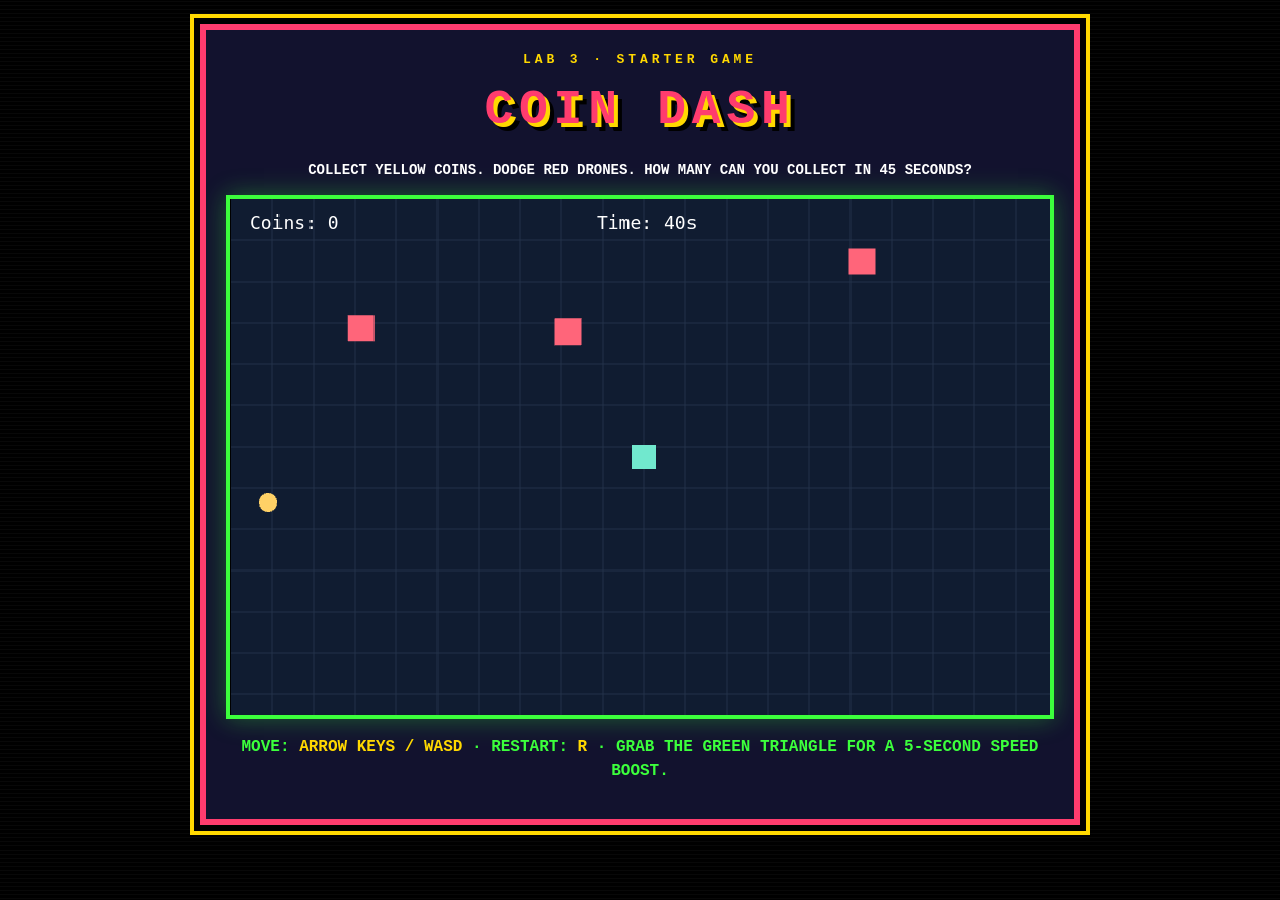
==== index.html @ 697a12ac "Add speed boost power-up Green triangle pickup spawns every 10s (lasts 7s); collecting it multiplies" ====
<!doctype html>
<html lang="en">
<head>
<meta charset="utf-8"><meta name="viewport" content="width=device-width,initial-scale=1">
<title>Coin Dash — Lab 3 starter</title>
<link rel="stylesheet" href="style.css">
</head>
<body>
<main>
  <header><p>LAB 3 · STARTER GAME</p><h1>Coin Dash</h1>
  <p>Collect yellow coins. Dodge red drones. How many can you collect in 45 seconds?</p></header>
  <div id="game" aria-label="Coin Dash game. Move with arrow keys or WASD."></div>
  <p>Move: <strong>arrow keys / WASD</strong> · Restart: <strong>R</strong> · Grab the green triangle for a 5-second speed boost.</p>
</main>
<script src="vendor/phaser-3.90.0.min.js"></script>
<script src="settings.js"></script><script src="game.js"></script>
</body>
</html>
---- style.css ----
* { box-sizing: border-box; }
body { margin: 0; background: #000 repeating-linear-gradient(0deg, #0000 0 3px, #ffffff08 3px 4px);
  color: #3cff3c; font: bold 16px/1.5 "Courier New", Courier, monospace; text-transform: uppercase; }
main { max-width: 880px; margin: 24px auto; padding: 20px; background: #12122e;
  border: 6px solid #ff3c6e; box-shadow: 0 0 0 6px #000, 0 0 0 10px #ffd800; text-align: center; }
header > p:first-child { color: #ffd800; font-size: 13px; letter-spacing: .3em; margin: 0 0 4px; }
h1 { margin: 0; font-size: 48px; letter-spacing: .12em; color: #ff3c6e; text-shadow: 4px 4px 0 #ffd800, 8px 8px 0 #000; }
header > p:last-child { color: #fff; font-size: 14px; }
#game { border: 4px solid #3cff3c; box-shadow: 0 0 24px #3cff3c55, inset 0 0 0 4px #000; background: #000; overflow: hidden; }
canvas { display: block; image-rendering: pixelated; }
strong { color: #ffd800; }
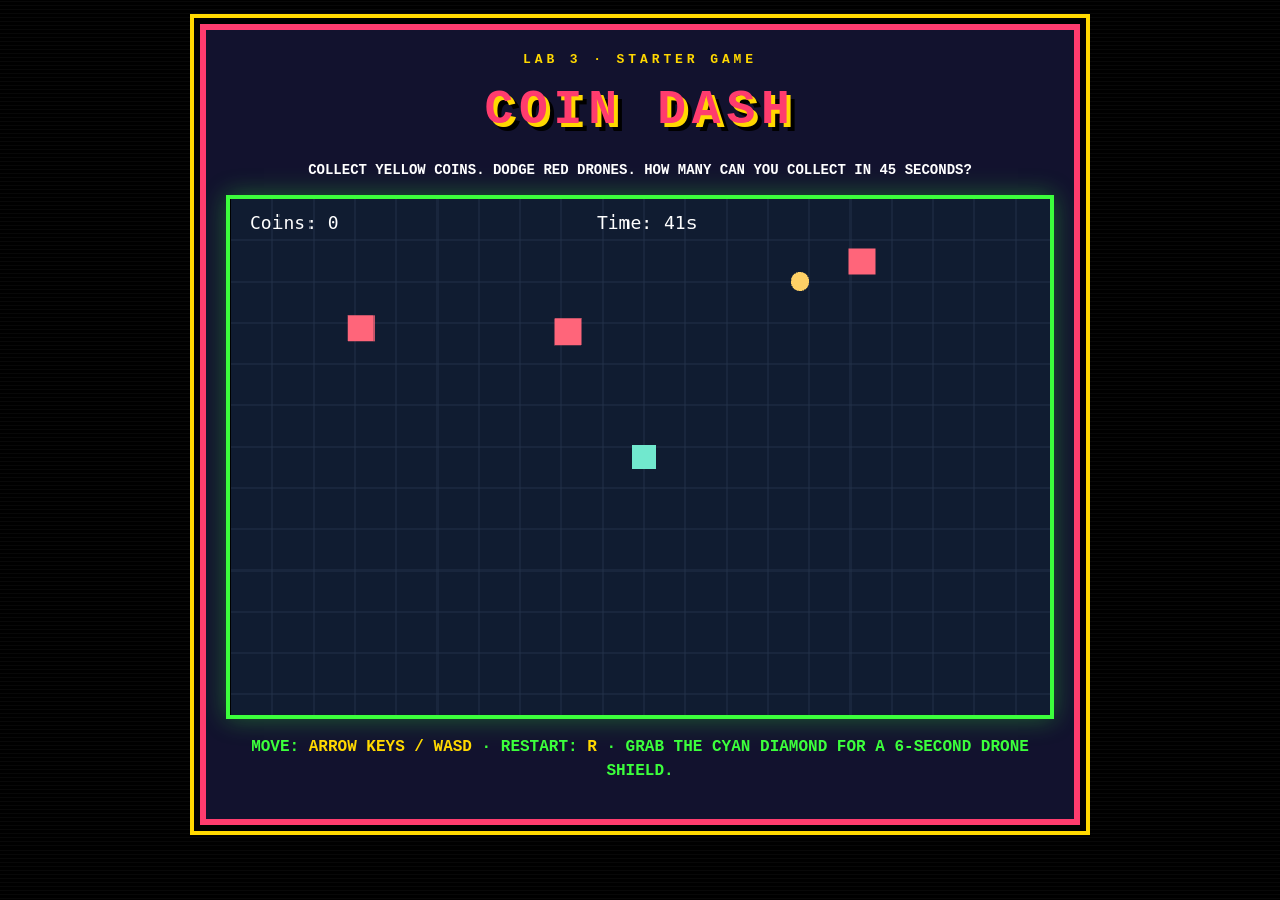
==== commit 5b849497: "Merge feature/shield (#2)" ====
--- a/index.html
+++ b/index.html
@@ -10,7 +10,7 @@
   <header><p>LAB 3 · STARTER GAME</p><h1>Coin Dash</h1>
   <p>Collect yellow coins. Dodge red drones. How many can you collect in 45 seconds?</p></header>
   <div id="game" aria-label="Coin Dash game. Move with arrow keys or WASD."></div>
-  <p>Move: <strong>arrow keys / WASD</strong> · Restart: <strong>R</strong> · Grab the green triangle for a 5-second speed boost.</p>
+  <p>Move: <strong>arrow keys / WASD</strong> · Restart: <strong>R</strong> · Grab the cyan diamond for a 6-second drone shield.</p>
 </main>
 <script src="vendor/phaser-3.90.0.min.js"></script>
 <script src="settings.js"></script><script src="game.js"></script>
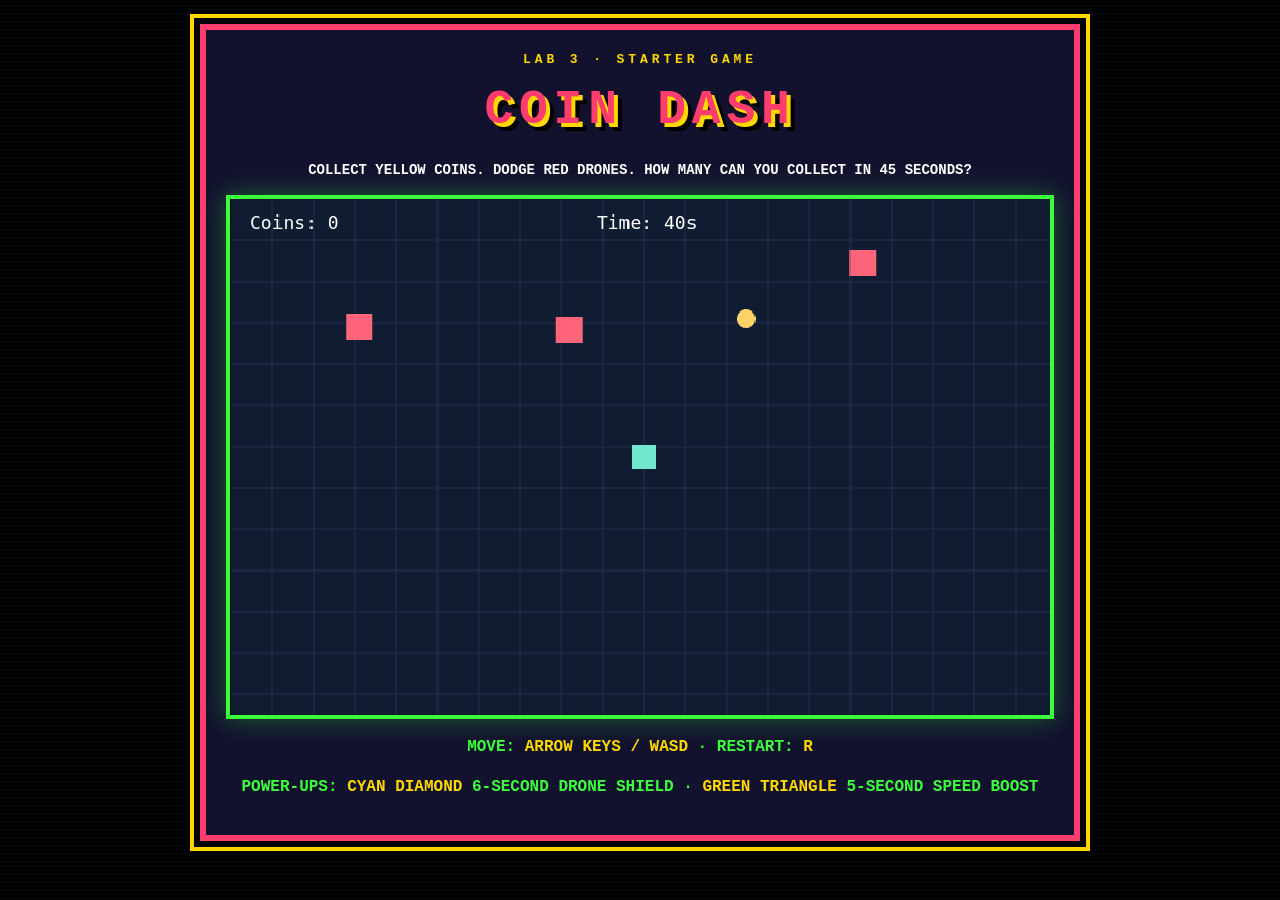
==== commit f8ae0742: "Merge feature/speed (#3) # Conflicts: #	README.md #	index.html #	settings.js" ====
--- a/index.html
+++ b/index.html
@@ -10,7 +10,8 @@
   <header><p>LAB 3 · STARTER GAME</p><h1>Coin Dash</h1>
   <p>Collect yellow coins. Dodge red drones. How many can you collect in 45 seconds?</p></header>
   <div id="game" aria-label="Coin Dash game. Move with arrow keys or WASD."></div>
-  <p>Move: <strong>arrow keys / WASD</strong> · Restart: <strong>R</strong> · Grab the cyan diamond for a 6-second drone shield.</p>
+  <p>Move: <strong>arrow keys / WASD</strong> · Restart: <strong>R</strong></p>
+  <p>Power-ups: <strong>cyan diamond</strong> 6-second drone shield · <strong>green triangle</strong> 5-second speed boost</p>
 </main>
 <script src="vendor/phaser-3.90.0.min.js"></script>
 <script src="settings.js"></script><script src="game.js"></script>
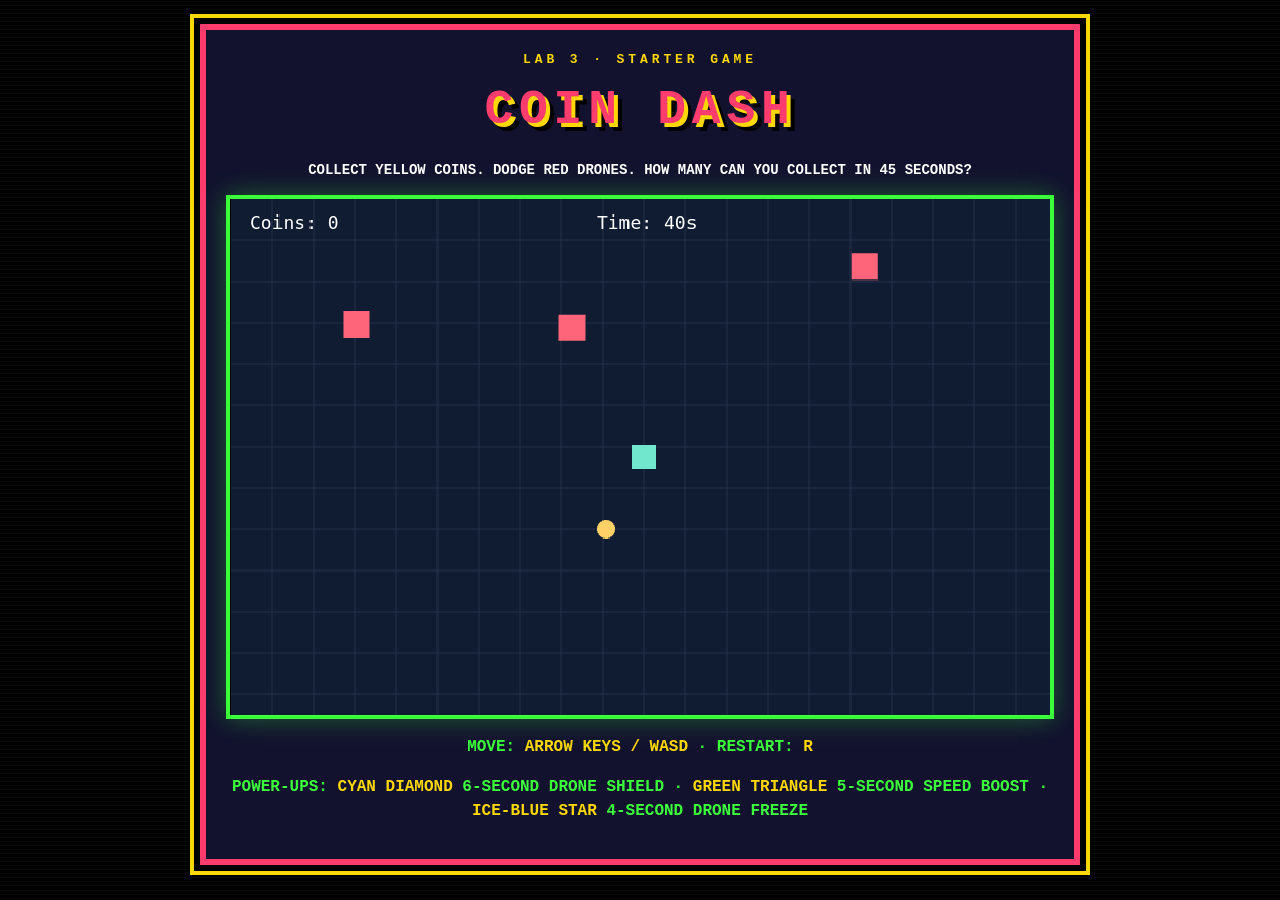
==== commit 3c2d589e: "Merge feature/freeze (#4) # Conflicts: #	README.md #	game.js #	index.html #	settings.js" ====
--- a/index.html
+++ b/index.html
@@ -11,7 +11,7 @@
   <p>Collect yellow coins. Dodge red drones. How many can you collect in 45 seconds?</p></header>
   <div id="game" aria-label="Coin Dash game. Move with arrow keys or WASD."></div>
   <p>Move: <strong>arrow keys / WASD</strong> · Restart: <strong>R</strong></p>
-  <p>Power-ups: <strong>cyan diamond</strong> 6-second drone shield · <strong>green triangle</strong> 5-second speed boost</p>
+  <p>Power-ups: <strong>cyan diamond</strong> 6-second drone shield · <strong>green triangle</strong> 5-second speed boost · <strong>ice-blue star</strong> 4-second drone freeze</p>
 </main>
 <script src="vendor/phaser-3.90.0.min.js"></script>
 <script src="settings.js"></script><script src="game.js"></script>
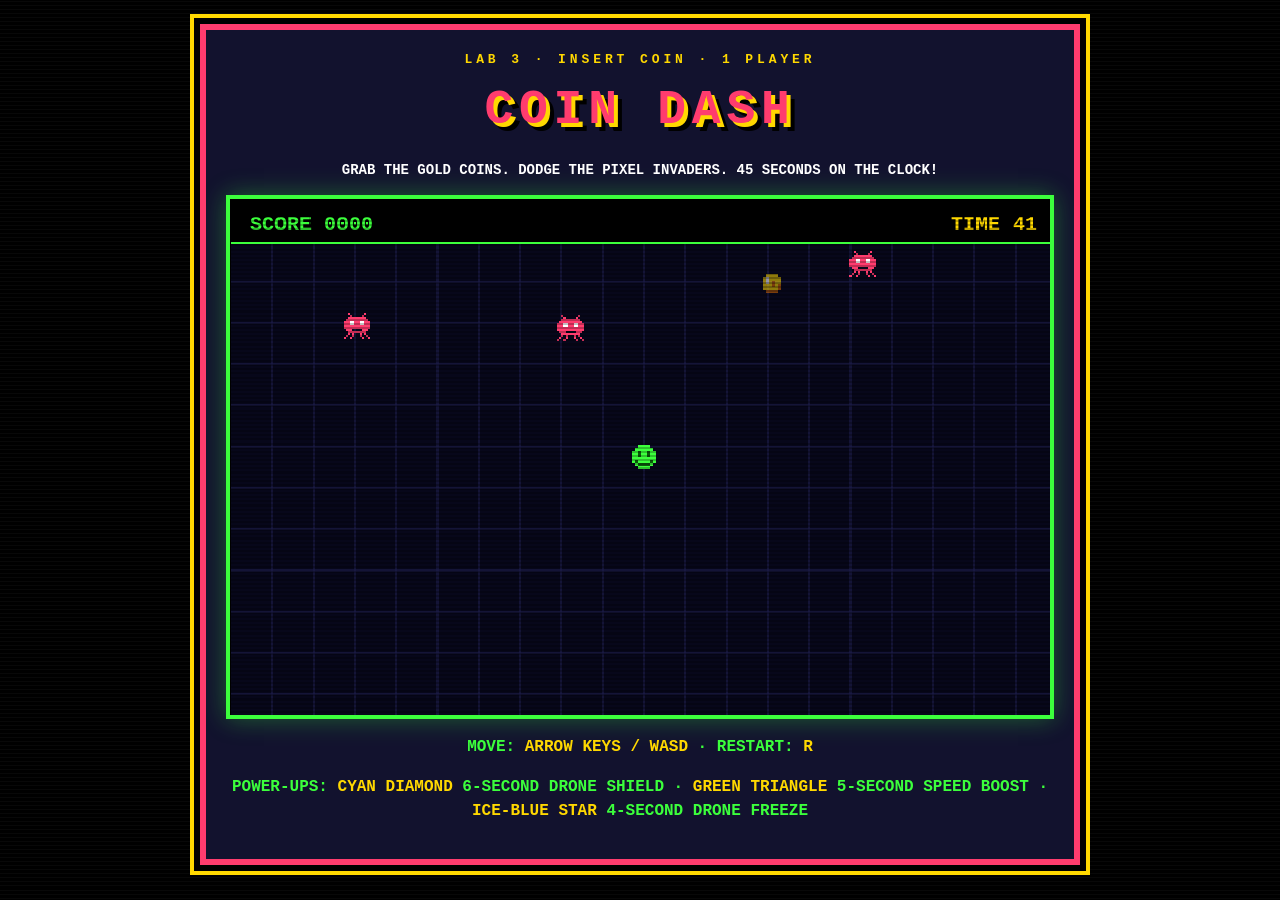
==== commit 364f6cad: "Merge design-retro: 8-bit arcade visual design Resolve conflicts with the shield, speed and freeze p" ====
--- a/index.html
+++ b/index.html
@@ -7,8 +7,8 @@
 </head>
 <body>
 <main>
-  <header><p>LAB 3 · STARTER GAME</p><h1>Coin Dash</h1>
-  <p>Collect yellow coins. Dodge red drones. How many can you collect in 45 seconds?</p></header>
+  <header><p>LAB 3 · INSERT COIN · 1 PLAYER</p><h1>Coin Dash</h1>
+  <p>Grab the gold coins. Dodge the pixel invaders. 45 seconds on the clock!</p></header>
   <div id="game" aria-label="Coin Dash game. Move with arrow keys or WASD."></div>
   <p>Move: <strong>arrow keys / WASD</strong> · Restart: <strong>R</strong></p>
   <p>Power-ups: <strong>cyan diamond</strong> 6-second drone shield · <strong>green triangle</strong> 5-second speed boost · <strong>ice-blue star</strong> 4-second drone freeze</p>
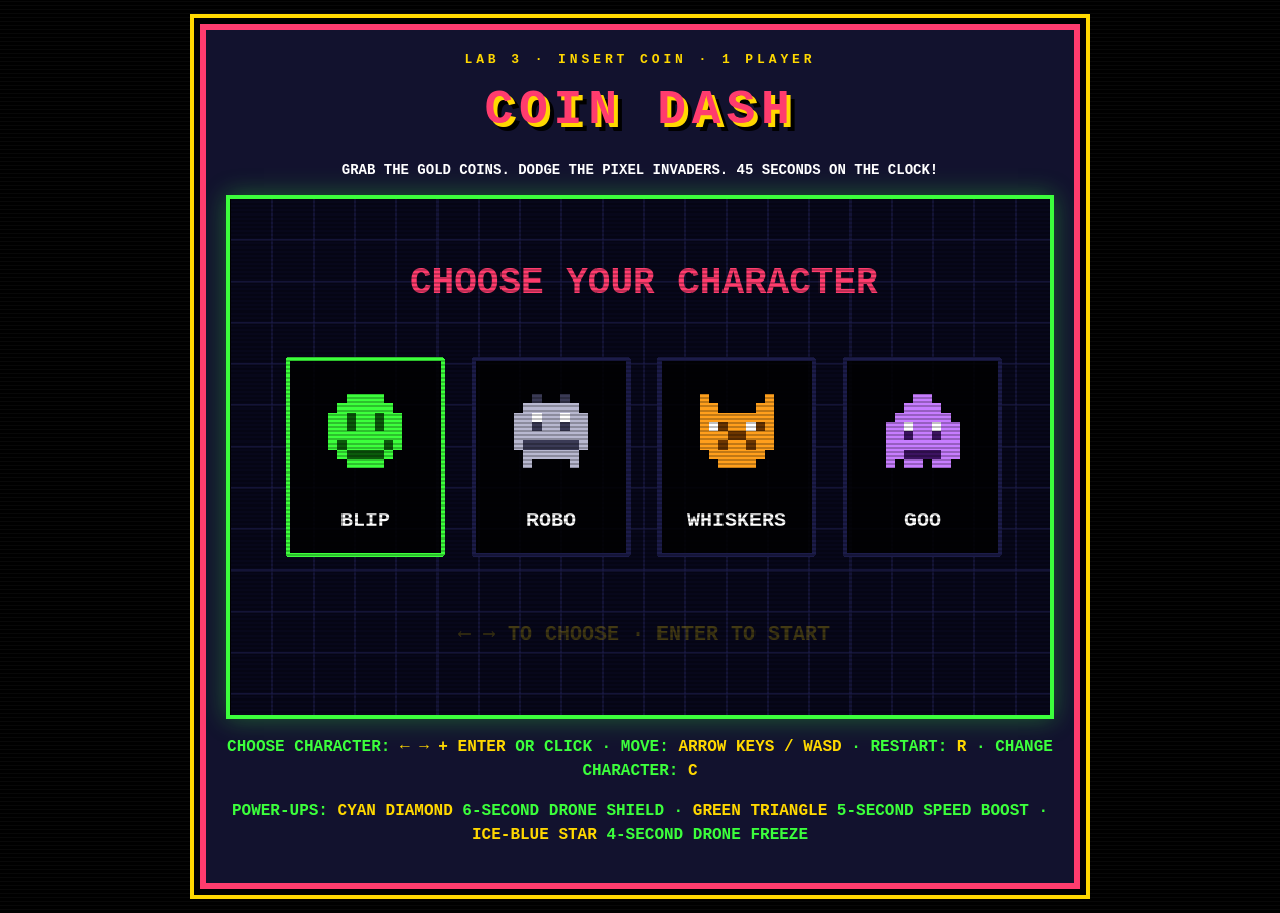
==== commit 2e91f84f: "Add character select screen - New CharacterSelect scene before each round with four pixel   characte" ====
--- a/index.html
+++ b/index.html
@@ -10,7 +10,7 @@
   <header><p>LAB 3 · INSERT COIN · 1 PLAYER</p><h1>Coin Dash</h1>
   <p>Grab the gold coins. Dodge the pixel invaders. 45 seconds on the clock!</p></header>
   <div id="game" aria-label="Coin Dash game. Move with arrow keys or WASD."></div>
-  <p>Move: <strong>arrow keys / WASD</strong> · Restart: <strong>R</strong></p>
+  <p>Choose character: <strong>← → + Enter</strong> or click · Move: <strong>arrow keys / WASD</strong> · Restart: <strong>R</strong> · Change character: <strong>C</strong></p>
   <p>Power-ups: <strong>cyan diamond</strong> 6-second drone shield · <strong>green triangle</strong> 5-second speed boost · <strong>ice-blue star</strong> 4-second drone freeze</p>
 </main>
 <script src="vendor/phaser-3.90.0.min.js"></script>
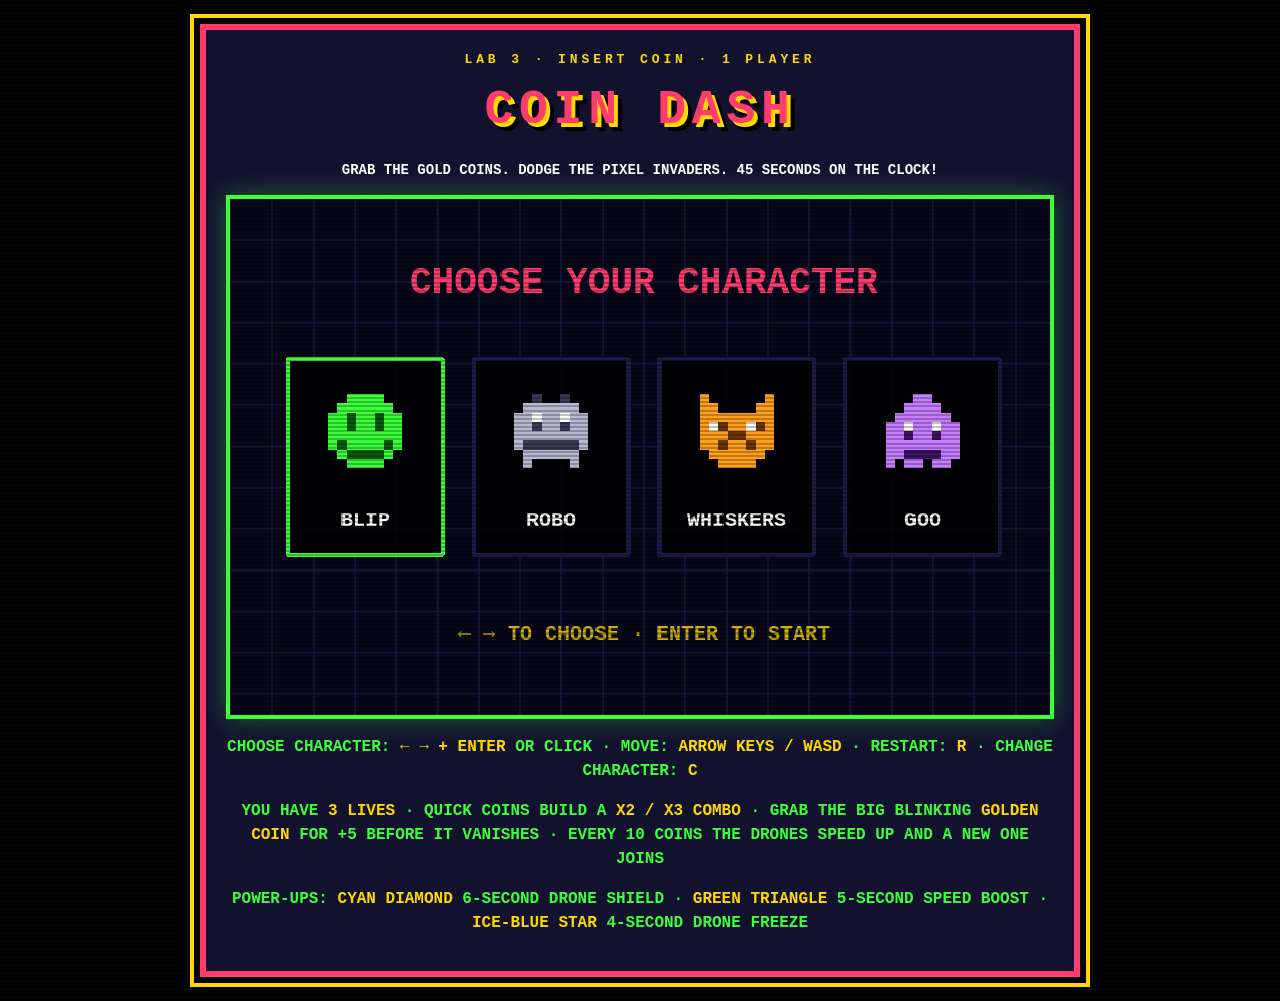
==== commit 827b1470: "Add lives, rising difficulty, combo, golden coin and high scores - 3 lives with 1.5s flashing invuln" ====
--- a/index.html
+++ b/index.html
@@ -11,6 +11,7 @@
   <p>Grab the gold coins. Dodge the pixel invaders. 45 seconds on the clock!</p></header>
   <div id="game" aria-label="Coin Dash game. Move with arrow keys or WASD."></div>
   <p>Choose character: <strong>← → + Enter</strong> or click · Move: <strong>arrow keys / WASD</strong> · Restart: <strong>R</strong> · Change character: <strong>C</strong></p>
+  <p>You have <strong>3 lives</strong> · Quick coins build a <strong>x2 / x3 combo</strong> · Grab the big blinking <strong>golden coin</strong> for +5 before it vanishes · Every 10 coins the drones speed up and a new one joins</p>
   <p>Power-ups: <strong>cyan diamond</strong> 6-second drone shield · <strong>green triangle</strong> 5-second speed boost · <strong>ice-blue star</strong> 4-second drone freeze</p>
 </main>
 <script src="vendor/phaser-3.90.0.min.js"></script>
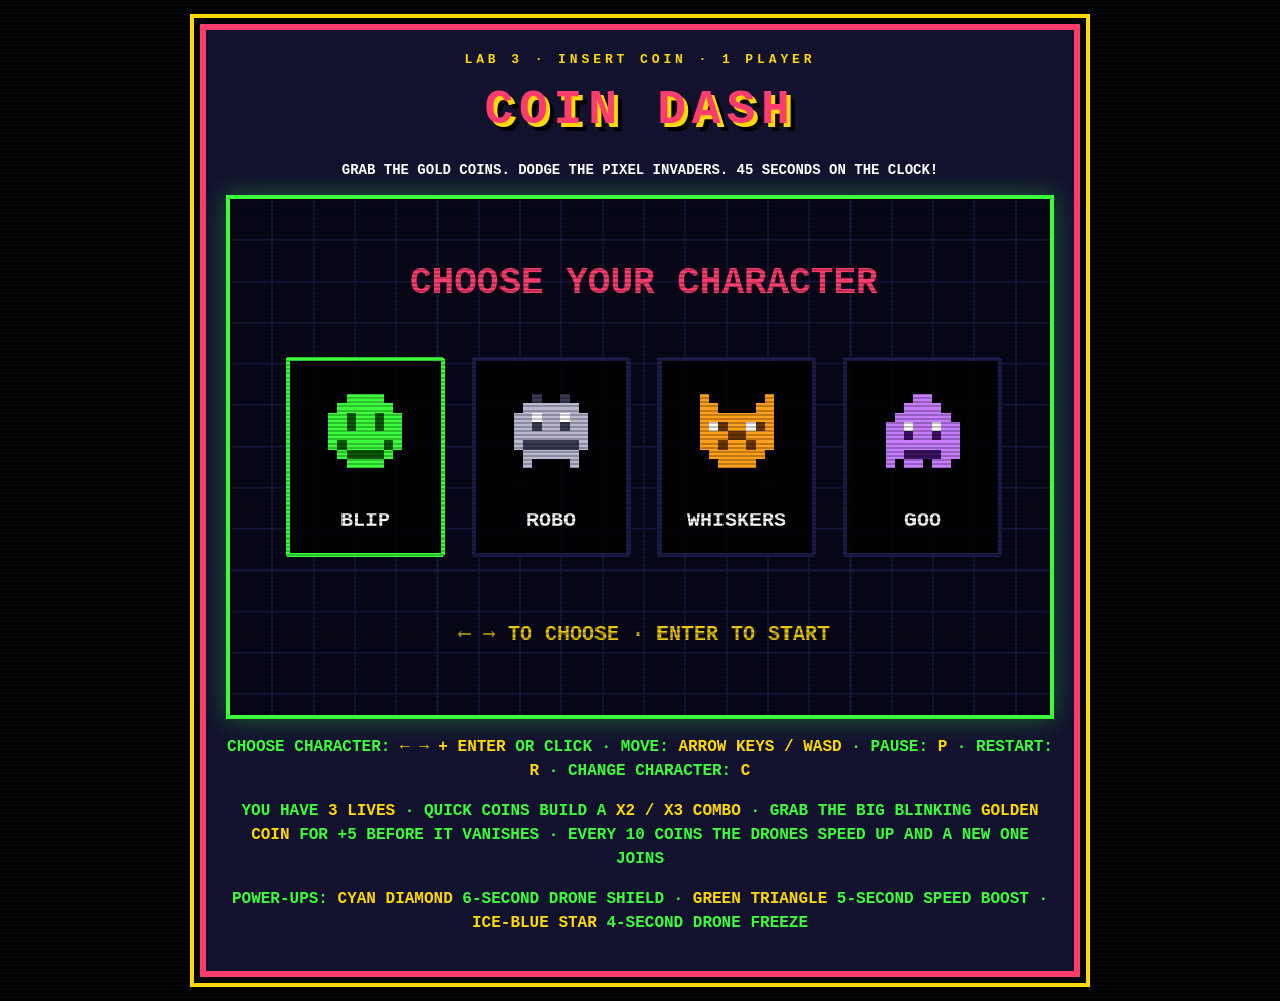
==== commit f742b237: "Merge feature/pause (#1) # Conflicts: #	README.md #	game.js #	index.html" ====
--- a/index.html
+++ b/index.html
@@ -10,7 +10,7 @@
   <header><p>LAB 3 · INSERT COIN · 1 PLAYER</p><h1>Coin Dash</h1>
   <p>Grab the gold coins. Dodge the pixel invaders. 45 seconds on the clock!</p></header>
   <div id="game" aria-label="Coin Dash game. Move with arrow keys or WASD."></div>
-  <p>Choose character: <strong>← → + Enter</strong> or click · Move: <strong>arrow keys / WASD</strong> · Restart: <strong>R</strong> · Change character: <strong>C</strong></p>
+  <p>Choose character: <strong>← → + Enter</strong> or click · Move: <strong>arrow keys / WASD</strong> · Pause: <strong>P</strong> · Restart: <strong>R</strong> · Change character: <strong>C</strong></p>
   <p>You have <strong>3 lives</strong> · Quick coins build a <strong>x2 / x3 combo</strong> · Grab the big blinking <strong>golden coin</strong> for +5 before it vanishes · Every 10 coins the drones speed up and a new one joins</p>
   <p>Power-ups: <strong>cyan diamond</strong> 6-second drone shield · <strong>green triangle</strong> 5-second speed boost · <strong>ice-blue star</strong> 4-second drone freeze</p>
 </main>
